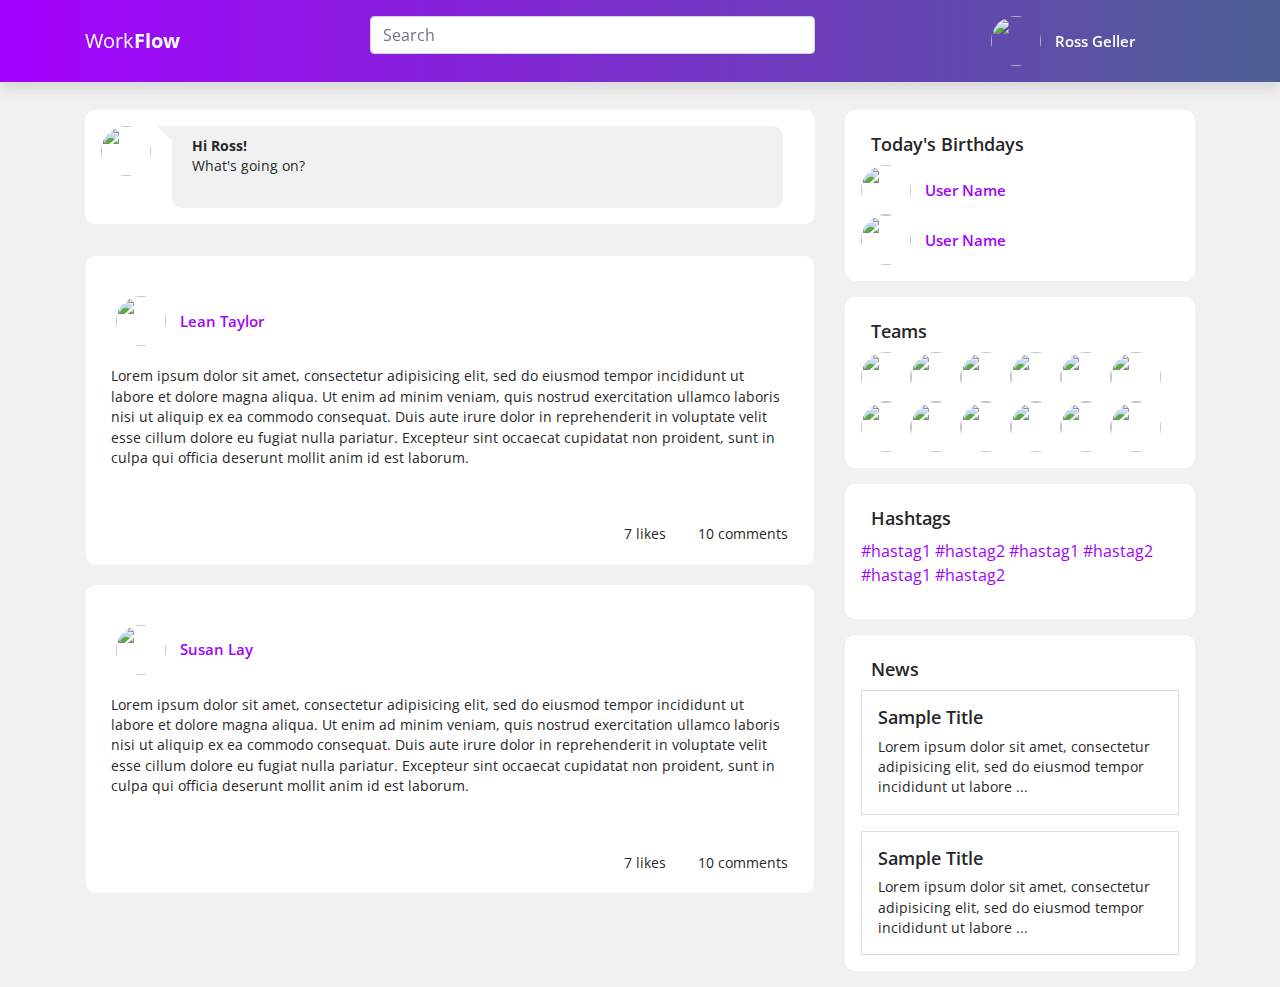
==== proyecto-integrador/index.html @ 7bc1aad3 "Primer html" ====
<!DOCTYPE html>
<html>
	<head>
		<meta charset="utf-8">
		<title>Poyecto integrador</title>
		<meta name="viewport" content="width=device-width, initial-scale=1, shrink-to-fit=no">
		<link rel="stylesheet" href="https://stackpath.bootstrapcdn.com/bootstrap/4.3.1/css/bootstrap.min.css" integrity="sha384-ggOyR0iXCbMQv3Xipma34MD+dH/1fQ784/j6cY/iJTQUOhcWr7x9JvoRxT2MZw1T" crossorigin="anonymous">
		<link rel="stylesheet" href="css/style.css">
		<link rel="stylesheet" media="screen and (min-width:1024px)" href="css/style-tablet.css">
		<link rel="stylesheet" media="screen and (min-width:1200px)" href="css/style-desktop.css">
		<script src="https://code.jquery.com/jquery-3.3.1.slim.min.js" integrity="sha384-q8i/X+965DzO0rT7abK41JStQIAqVgRVzpbzo5smXKp4YfRvH+8abtTE1Pi6jizo" crossorigin="anonymous"></script>
    	<script src="https://cdnjs.cloudflare.com/ajax/libs/popper.js/1.14.7/umd/popper.min.js" integrity="sha384-UO2eT0CpHqdSJQ6hJty5KVphtPhzWj9WO1clHTMGa3JDZwrnQq4sF86dIHNDz0W1" crossorigin="anonymous"></script>
    	<script src="https://stackpath.bootstrapcdn.com/bootstrap/4.3.1/js/bootstrap.min.js" integrity="sha384-JjSmVgyd0p3pXB1rRibZUAYoIIy6OrQ6VrjIEaFf/nJGzIxFDsf4x0xIM+B07jRM" crossorigin="anonymous"></script>
		<script src="https://kit.fontawesome.com/47b7e03e46.js"></script>
		<link href="https://fonts.googleapis.com/css?family=Open+Sans:300,300i,400,400i,600,600i,700,700i&display=swap" rel="stylesheet">
	</head>
	<body>

	<header class="container-fluid mb-5 main-header">
		<div class="container">
			<div class="row">

				<div class="col-5 col-lg-3 py-3">
					<div class="dropdown main-menu pr-3">
					  <a href="#" role="button" id="dropdownMenuLink" data-toggle="dropdown" aria-haspopup="true" aria-expanded="false">
					    <i class="fas fa-bars fa-2x"></i>
					  </a>
					  <div class="dropdown-menu" aria-labelledby="dropdownMenuLink">
					    <a class="dropdown-item" href="about.html">About Us</a>
					    <a class="dropdown-item" href="faqs.html">Faqs</a>
						<a class="dropdown-item" href="login.html">Login/Logout</a>
					  </div>
					</div>
					<a class="navbar-brand" href="index.html">Work<strong>Flow</strong></a>
				</div>

				<form class="form-inline col-lg-5 py-3">
	        <input class="form-control mr-sm-2" type="text" placeholder="Search" aria-label="Search">
	      </form>

				<div class="col-7 col-lg-4 py-3 head-options">
					<ul>
						<li class="search-mob"><a href=""><i class="fas fa-search fa-2x"></i></a></li>
						<li><a href=""><i class="fas fa-bell fa-2x"></i></a></li>
						<li><a href=""><i class="fas fa-envelope fa-2x"></i></a></li>
						<!--<li><a href=""><i class="fas fa-sign-in-alt fa-2x"></i></a></li>-->
						<li class="user-logo">
							<a href="profile.html">
								<img src="https://encrypted-tbn0.gstatic.com/images?q=tbn:ANd9GcSp3gZ8rLGb-NOO4VDjfiM-RBq0dkMFx2rX0-wnNje_L1Gq06qi" alt="">
								<span>Ross Geller</span>
							</a>
						</li>
					</ul>
			</div>

			</div>
		</div>
	</header>

	<main class="container main">
		<div class="row">

			<!-- START:MAIN-CONTENT-COLUMN -->
			<section class="col-12 col-sm-12 col-lg-8 feed-content">

				<!-- START:SECTION -->
				<section class="user-post p-3 mb-3 bg rounded-border">
					<div class="row">
						<figure class="col-2 col-sm-2 col-lg-1 user-logo">
							<img src="https://encrypted-tbn0.gstatic.com/images?q=tbn:ANd9GcSp3gZ8rLGb-NOO4VDjfiM-RBq0dkMFx2rX0-wnNje_L1Gq06qi" alt="">
						</figure>
						<div class="col-10 col-sm-10 col-lg-11 user-comment">
							<div class="user-comment-row">
								<p><strong>Hi Ross!</strong></p>
								<p> What's going on?</p>
								<a class="user-comment-image" href="#"><i class="fas fa-camera fa-2x"></i></a>
							</div>
						</div>
					</div>
				</section><!-- END:SECTION-->

				<!-- START:SECTION -->
				<section class="others-post p-3 mb-3">
					<div class="row">
						<article class="bg rounded-border">
							<!-- START: USERS-COMMENTS -->
							<div class="col-12 col-sm-12 col-lg-12 user-info">
								<a href="#" class="user-logo mr-3">
									<img src="https://ae01.alicdn.com/kf/HTB1Pi8ScpGWBuNjy0Fbq6z4sXXaX/ibboll-Luxury-Optical-Glasses-2018-Classic-Eye-Glasses-Frames-for-Men-Fashion-Clear-Eyeglasses-Male-Round.jpg" alt="">
									<span>Lean Taylor</span>
								</a>
							</div>
							<div class="col-12 col-sm-12 col-lg-12 user-comment">
								<p>Lorem ipsum dolor sit amet, consectetur adipisicing elit, sed do eiusmod tempor incididunt ut labore et dolore magna aliqua. Ut enim ad minim veniam, quis nostrud exercitation ullamco laboris nisi ut aliquip ex ea commodo consequat. Duis aute irure dolor in reprehenderit in voluptate velit esse cillum dolore eu fugiat nulla pariatur. Excepteur sint occaecat cupidatat non proident, sunt in culpa qui officia deserunt mollit anim id est laborum.</p>
								<img src="https://mediaonemarketing.com.sg/wp-content/uploads/2019/07/think-like-UX-designer-1080x600.jpg" alt="">
							</div>
							<!-- END: USERS-COMMENTS -->

							<!-- START: FEEDBACK-ACTIONS -->
							<div class="col-12 col-sm-12 col-lg-12 p-3 feedback-actions">
								<ul>
									<li><a href="#"><i class="far fa-thumbs-up fa-2x"></i></a></li>
									<li>7 likes</li>
									<li class="ml-4"><a href="#"><i class="far fa-comment-dots fa-2x"></i></a></li>
									<li>10 comments</li>
								</ul>
							</div>
							<!-- START: FEEDBACK-ACTIONS -->
						</article>

						<article class="bg rounded-border">
							<!-- START: USERS-COMMENTS -->
							<div class="col-12 col-sm-12 col-lg-12 user-info">
								<a href="#" class="user-logo mr-3">
									<img src="https://www.indiewire.com/wp-content/uploads/2019/06/Ann-Sarnoff-Headshot.png?w=780" alt="">
									<span>Susan Lay</span>
								</a>
							</div>
							<div class="col-12 col-sm-12 col-lg-12 user-comment">
								<p>Lorem ipsum dolor sit amet, consectetur adipisicing elit, sed do eiusmod tempor incididunt ut labore et dolore magna aliqua. Ut enim ad minim veniam, quis nostrud exercitation ullamco laboris nisi ut aliquip ex ea commodo consequat. Duis aute irure dolor in reprehenderit in voluptate velit esse cillum dolore eu fugiat nulla pariatur. Excepteur sint occaecat cupidatat non proident, sunt in culpa qui officia deserunt mollit anim id est laborum.</p>
								<img src="https://cmsresources.elempleo.com/sites/default/files/styles/large/public/fotos/noticias/reuniones_efectivas.jpg?itok=JW-47IsL" alt="">
							</div>
							<!-- END: USERS-COMMENTS -->

							<!-- START: FEEDBACK-ACTIONS -->
							<div class="col-12 col-sm-12 col-lg-12 p-3 feedback-actions">
								<ul>
									<li><a href="#"><i class="far fa-thumbs-up fa-2x"></i></a></li>
									<li>7 likes</li>
									<li class="ml-4"><a href="#"><i class="far fa-comment-dots fa-2x"></i></a></li>
									<li>10 comments</li>
								</ul>
							</div>
							<!-- START: FEEDBACK-ACTIONS -->
						</article>
					</div>
				</section><!-- END:MAIN-CONTENT-COLUMN -->
			</section>

			<!-- START: SIDEBAR -->
			<aside class="col-12 col-sm-12 col-lg-4">

				<!-- START:BIRTHDAY-BOX -->
				<article class="user-post p-3 mb-3 birthday bg rounded-border">
					<div class="row">
						<div class="col-12 col-sm-12 col-lg-12 pt-2 ico-box">
							<h3><i class="fas fa-birthday-cake fa-2x"></i> Today's Birthdays</h3>
						</div>
						<div class="col-10 col-sm-10 col-lg-10 content-box">
							<ul class="mb-3">
								<li class="user-logo">
									<a href="#">
										<img src="https://everydaynutrition.co.uk/wp-content/uploads/2015/01/default-user-avatar.png" alt="">
										<span>User Name</span>
									</a>
								</li>
								<li class="user-logo">
									<a href="#">
										<img src="https://everydaynutrition.co.uk/wp-content/uploads/2015/01/default-user-avatar.png" alt="">
										<span>User Name</span>
									</a>
								</li>
							</ul>
						</div>
					</div>
				</article><!-- END:BIRTHDAY-BOX -->

				<!-- START:TEAMS-BOX -->
				<article class="user-post p-3 mb-3 teams bg rounded-border">
					<div class="row">
						<div class="col-12 col-sm-12 col-lg-12 pt-2 ico-box">
							<h3><i class="fas fa-users fa-2x"></i> Teams</h3>
						</div>
						<div class="col-12 col-sm-12 col-lg-12 content-box">
							<ul class="mb-3">
								<li class="user-logo">
									<img src="https://everydaynutrition.co.uk/wp-content/uploads/2015/01/default-user-avatar.png" alt="">
								</li>
								<li class="user-logo">
									<img src="https://everydaynutrition.co.uk/wp-content/uploads/2015/01/default-user-avatar.png" alt="">
								</li>
								<li class="user-logo">
									<img src="https://everydaynutrition.co.uk/wp-content/uploads/2015/01/default-user-avatar.png" alt="">
								</li>
								<li class="user-logo">
									<img src="https://everydaynutrition.co.uk/wp-content/uploads/2015/01/default-user-avatar.png" alt="">
								</li>
								<li class="user-logo">
									<img src="https://everydaynutrition.co.uk/wp-content/uploads/2015/01/default-user-avatar.png" alt="">
								</li>
								<li class="user-logo">
									<img src="https://everydaynutrition.co.uk/wp-content/uploads/2015/01/default-user-avatar.png" alt="">
								</li>
							</ul>
							<ul class="mb-3">
								<li class="user-logo">
									<img src="https://everydaynutrition.co.uk/wp-content/uploads/2015/01/default-user-avatar.png" alt="">
								</li>
								<li class="user-logo">
									<img src="https://everydaynutrition.co.uk/wp-content/uploads/2015/01/default-user-avatar.png" alt="">
								</li>
								<li class="user-logo">
									<img src="https://everydaynutrition.co.uk/wp-content/uploads/2015/01/default-user-avatar.png" alt="">
								</li>
								<li class="user-logo">
									<img src="https://everydaynutrition.co.uk/wp-content/uploads/2015/01/default-user-avatar.png" alt="">
								</li>
								<li class="user-logo">
									<img src="https://everydaynutrition.co.uk/wp-content/uploads/2015/01/default-user-avatar.png" alt="">
								</li>
								<li class="user-logo">
									<img src="https://everydaynutrition.co.uk/wp-content/uploads/2015/01/default-user-avatar.png" alt="">
								</li>
							</ul>
						</div>
					</div>
				</article><!-- END:TEAMS-BOX -->

				<!-- START:HASHTAG-BOX -->
				<article class="user-post p-3 mb-3 hashtag bg rounded-border">
					<div class="row">
						<div class="col-12 col-sm-12 col-lg-12 pt-2 ico-box">
							<h3><i class="fas fa-hashtag fa-2x"></i> Hashtags</h3>
						</div>
						<div class="col-12 col-sm-12 col-lg-12 content-box">
							<p><a href="">#hastag1</a> <a href="">#hastag2</a> <a href="">#hastag1</a> <a href="">#hastag2</a> <a href="">#hastag1</a> <a href="">#hastag2</a></p>
						</div>
					</div>
				</article><!-- END:HASHTAG-BOX -->

				<!-- START:NEWS-BOX -->
				<article class="user-post p-3 mb-3 news bg rounded-border">
					<div class="row">
						<div class="col-12 col-sm-12 col-lg-12 pt-2 ico-box">
							<h3><i class="fas fa-newspaper fa-2x"></i> News</h3>
						</div>
						<div class="col-12 col-sm-12 col-lg-12 content-box">
							<a href="" class="p-3 mb-3">
								<h3>Sample Title</h3>
								<p>Lorem ipsum dolor sit amet, consectetur adipisicing elit, sed do eiusmod tempor incididunt ut labore ...</p>
							</a>
							<a href="" class="p-3 mb-3">
								<h3>Sample Title</h3>
								<p>Lorem ipsum dolor sit amet, consectetur adipisicing elit, sed do eiusmod tempor incididunt ut labore ...</p>
							</a>
						</div>
					</div>
				</article><!-- END:NEWS-BOX -->

			</aside><!-- END: SIDEBAR -->

		</div>
	</main>

	</body>
</html>
---- proyecto-integrador/css/style.css ----
* {
	box-sizing: border-box;
	margin: 0;
	padding: 0;
}
a {
	text-decoration: none;
	outline: 0;
  color:#a004fa;
}
a:hover{
  text-decoration: none;
}
img {width: 100%; height: auto;}
body {
	font-family: 'Open Sans', sans-serif;
  color:#272727;
  background-color: #f1f1f1;

}

.rounded-border{border-radius: 10px;}
.bg {background-color: #fff;}
.bg-2{background-color: #604bab;}

/* HEADER */
.main-header{
  background: -webkit-gradient(linear, left top, right top, from(rgba(164,0,255,1)), color-stop(100%, rgba(71,91,144,0.9682247899159664)), to(rgba(156,0,255,1)));
  background: -o-linear-gradient(left, rgba(164,0,255,1) 0%, rgba(71,91,144,0.9682247899159664) 100%, rgba(156,0,255,1) 100%);
  background: linear-gradient(90deg, rgba(164,0,255,1) 0%, rgba(71,91,144,0.9682247899159664) 100%, rgba(156,0,255,1) 100%);
  color:#fff;
  box-shadow: 0px 8px 12px 0px rgba(181, 179, 179, 0.38);
  position: fixed;
    z-index: 99;
}
.main-header .form-inline,
.main-header ul li.user-logo,
.main-header ul li.user-name {
	display: none;
}
.main-header ul {
	margin: 0;
	float: right;
}
.main-header ul li {
	list-style-type: none;
	display: block;
  float: left;
}

.main-header ul li + li{
  margin-left: 30px;
}

.main-header .fas{
    padding-top:10px;
    color:#fff;
}

.main-header .navbar-brand{
    color:#fff;
    padding-top:10px;
}

.main-menu {float: left;}

.main-menu .navbar-brand{
    padding-top:10px;
}

.user-logo span{
    color:#fff;
    margin-left: 10px;
}

/* FEED */
.main{
    padding-top: 110px;
}
.user-info,
.user-logo,
.user-name {
	float: left;
  margin:0;
}

.user-info{
  margin-bottom:20px;
}

.user-info a{
  width:100%;
}

.user-post h3{
    font-size: 18px;
    font-weight: 600;
}
.user-post .fas{
  vertical-align: middle;
  margin-right:10px;
}
.user-comment{
  font-size: 0.85rem;
}
.user-logo img {
    width: 50px;
    height: 50px;
    border-radius: 25px;
    display: inline-block;
    vertical-align: middle;
}

.btn-link{
    color: #a005fa;
    font-weight: 600;
}

.btn-link:hover,
.btn-link:focus{
    color: #505c98;
    text-decoration: none;
}
.user-logo span{
    display: inline-block;
    vertical-align: middle;
    margin-left: 10px;
    font-weight: 600;
    color: #a005fa;
    font-size:15px;
}

.main-header .user-logo span{
    color:#fff;
}
.border-top {
	border-top: solid 1px #ddd;
}
.feedback-actions ul {
	margin: 0;
	float: right;
}
.feedback-actions ul li {
	  list-style-type: none;
	  display: inline-block;
    font-size: 0.85rem;
    vertical-align: middle;
}

.feedback-actions .far{
  color:#9213e9;
}
.user-comment-row{
    background: #f1f1f1;
    padding: 10px 15px 10px 20px;
    border-top-left-radius: 0;
    border-top-right-radius: 10px;
    border-bottom-right-radius: 10px;
    border-bottom-left-radius: 10px;
    position: relative;
    margin-left:10px;
    float: left;
    width: 96%;
}

.user-comment-row-no-arrow{
    border-top-left-radius: 10px;
    margin: 0 auto;
}
.user-comment-row p{
    margin-bottom:0;
}

.user-comment-row:not(.user-comment-row-no-arrow):before {
    content: '';
    width: 0;
    height: 0;
    border-top: 0px solid transparent;
    border-bottom: 15px solid transparent;
    border-right: 15px solid #f1f1f1;
    left: -15px;
    position: absolute;
    top: 0;
}

.user-comment-image{
    color: #a004fa;
    float: right;
}

.user-comment-image:hover,
.user-comment-image:focus{
    color:#4e5e95;
}

.others-post article + article{
    margin-top:20px;
}

.others-post article{
    padding: 20px 10px;
}

.news .content-box a{
  color:#272727;
}

.news .content-box p{
  font-size: 0.85em;
}

.dropdown-item:focus, .dropdown-item:hover {
    color: #fff;
    text-decoration: none;
    background-color: #9214e9;
}

.dropdown-menu.show{
    box-shadow: 4px 3px 12px 0px rgba(181, 179, 179, 0.38);
}

.dropdown-item{
    padding: 0.5rem 1.5rem;
}
/* ASIDE */
aside {display: none;}

.user-contact ul li {
	display: block;
}

aside .fas{
  color:#604bab;
}
/* LOGIN */
.login-form,
.register-form {
  position: relative;
  z-index: 1;
  background: #FFFFFF;
  margin: 0 auto 100px;
  padding: 45px;
  text-align: center;
  box-shadow: 0 0 20px 0 rgba(0, 0, 0, 0.2), 0 5px 5px 0 rgba(0, 0, 0, 0.24);
}
.login-form input,
.register-form input {
  outline: 0;
  background: #f2f2f2;
  width: 100%;
  border: 0;
  margin: 0 0 15px;
  padding: 15px;
  box-sizing: border-box;
  font-size: 14px;
}
.login-form button,
.register-form button {
  text-transform: uppercase;
  outline: 0;
  background: #604bab;
  width: 100%;
  border: 0;
  padding: 15px;
  color: #FFFFFF;
  font-size: 14px;
  -webkit-transition: all 0.3 ease;
  transition: all 0.3 ease;
  cursor: pointer;
}
.login-form button:hover,
.login-form button:active,
.login-form button:focus,
.register-form button:hover,
.register-form button:active,
.register-form button:focus {
  background: #604bab;
}
.login-form .message,
.register-form .message {
  margin: 15px 0 0;
  color: #b3b3b3;
  font-size: 12px;
}
.login-form .message a,
.register-form .message a {
  color: #604bab;
  text-decoration: none;
}

/* PROFILE*/
.user-post.education{
    padding: 20px 20px 10px 20px;
    font-size: 0.85rem;
}

.user-contact .far{
    color:#604bab;
}

.user-contact{
  font-size: 0.85rem;
}

.header-user .user-info p{
      font-weight: 600;
      /* margin-left: 46px; */
      color: #9214e9;
      width:auto;
      margin-top: 10px;
  }

.user-info{
    padding: 20px;
    margin-bottom:0;
}
---- proyecto-integrador/css/style-tablet.css ----
@media screen and (min-width: 1024px) {

	/* HEADER */
	.main-header .form-inline,
	.main-header ul li.user-logo,
	.main-header ul li.user-name {
		display: inline-block;
	}
	.main-header .form-inline input {
		width: 100%;
		margin: 0;
	}

	.header-user{
		min-height: 250px;
		position: relative;
    	margin-bottom: 60px;
	}

	.header-user .user-info{
		position: absolute;
    	bottom: -25%;
    	left: 0;
	}

	.header-user .user-info p{
		margin-top: 70px;
	    font-weight: 600;
	    color: #9214e9;
	    background: #fff;
	    width: auto;
	    display: inline-block;
	    padding: 0px 10px;
	    border-radius: 5px;
	    margin-left: 5px;
	    width:auto;
	}

	.header-user .user-logo img{
		width:150px;
		height:150px;
		border-radius: 50%;
	}
	}
	/* ASIDE */
	aside {display: block;}
	aside ul {
		margin: 0;
	}
	aside ul li {
		list-style-type: none;
		display: inline-block;
	}

	.news .content-box a {display: block; border: solid 1px #ddd;}
	.news .content-box a:last-child {margin-bottom: 0 !important;}
	.news .content-box a p {margin: 0;}

}
---- proyecto-integrador/css/style-desktop.css ----
@media screen and (min-width: 1200px) {

	.main-header ul li.search-mob {display: none;}

}
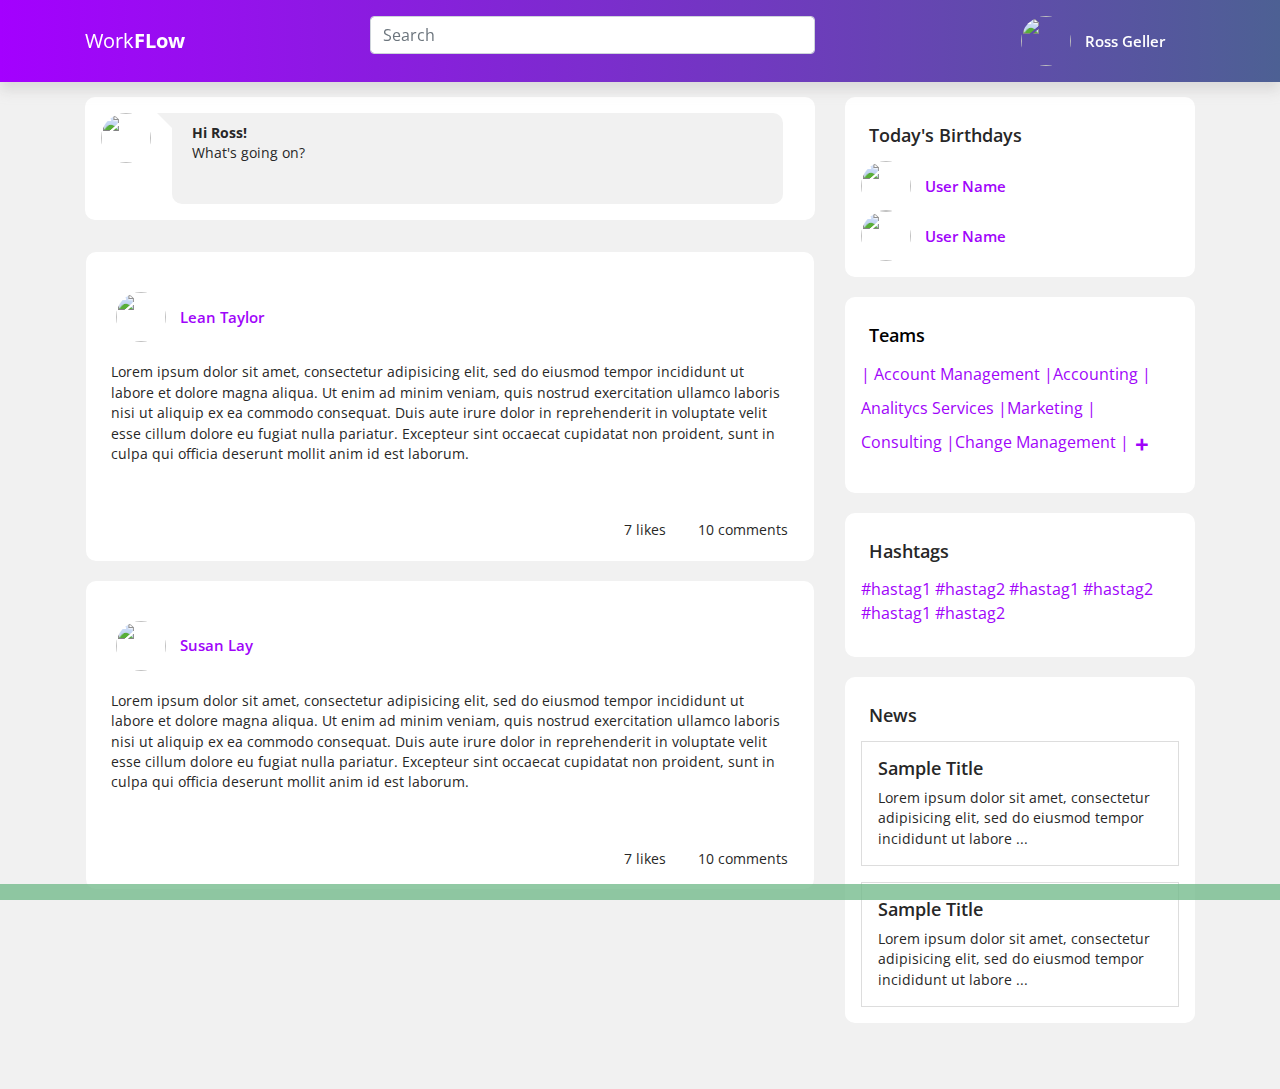
==== commit ff29b766: "agregado de teams y cambios en mobile" ====
--- a/proyecto-integrador/index.html
+++ b/proyecto-integrador/index.html
@@ -26,12 +26,13 @@
 					    <i class="fas fa-bars fa-2x"></i>
 					  </a>
 					  <div class="dropdown-menu" aria-labelledby="dropdownMenuLink">
-					    <a class="dropdown-item" href="about.html">About Us</a>
+					    <a class="dropdown-item" href="about.html">About Us </a>
 					    <a class="dropdown-item" href="faqs.html">Faqs</a>
-						<a class="dropdown-item" href="login.html">Login/Logout</a>
+							<a class="dropdown-item" href="login.html">Login/Logout</a>
 					  </div>
-					</div>
-					<a class="navbar-brand" href="index.html">Work<strong>Flow</strong></a>
+				</div>
+					<a class="navbar-brand name-mob" href="index.html">W<strong>F</strong></a>
+					<a class="navbar-brand name-desk" href="index.html">Work<strong>FLow</strong></a>
 				</div>
 
 				<form class="form-inline col-lg-5 py-3">
@@ -42,7 +43,7 @@
 					<ul>
 						<li class="search-mob"><a href=""><i class="fas fa-search fa-2x"></i></a></li>
 						<li><a href=""><i class="fas fa-bell fa-2x"></i></a></li>
-						<li><a href=""><i class="fas fa-envelope fa-2x"></i></a></li>
+						<li class="inbox-desk"><a href=""><i class="fas fa-envelope fa-2x"></i></a></li>
 						<!--<li><a href=""><i class="fas fa-sign-in-alt fa-2x"></i></a></li>-->
 						<li class="user-logo">
 							<a href="profile.html">
@@ -51,7 +52,15 @@
 							</a>
 						</li>
 					</ul>
-			</div>
+				</div>
+
+<!-- navbar bottom -->
+			<nav class="navbar navbar-bot nav justify-content-center fixed-bottom navbar-light bg-color">
+  				<ul>
+  					<li><a href="profile.html" class="nav-item nav-link active"><i class="fas fa-user fa-2x fa-col"></i></a></li>
+						<li class="mar"><a href="" class="nav-item nav-link active"><i class="fas fa-envelope fa-2x"></i></a></li>
+					</ul>
+			</nav>
 
 			</div>
 		</div>
@@ -144,7 +153,7 @@
 				<article class="user-post p-3 mb-3 birthday bg rounded-border">
 					<div class="row">
 						<div class="col-12 col-sm-12 col-lg-12 pt-2 ico-box">
-							<h3><i class="fas fa-birthday-cake fa-2x"></i> Today's Birthdays</h3>
+							<h3><i class="fas fa-birthday-cake fa-2x mr-2"></i> Today's Birthdays</h3>
 						</div>
 						<div class="col-10 col-sm-10 col-lg-10 content-box">
 							<ul class="mb-3">
@@ -169,58 +178,43 @@
 				<article class="user-post p-3 mb-3 teams bg rounded-border">
 					<div class="row">
 						<div class="col-12 col-sm-12 col-lg-12 pt-2 ico-box">
-							<h3><i class="fas fa-users fa-2x"></i> Teams</h3>
+							<h3><i class="fas fa-users fa-2x mr-2"></i><a class="teams" href="teams.html">Teams</a></h3>
 						</div>
 						<div class="col-12 col-sm-12 col-lg-12 content-box">
-							<ul class="mb-3">
-								<li class="user-logo">
-									<img src="https://everydaynutrition.co.uk/wp-content/uploads/2015/01/default-user-avatar.png" alt="">
-								</li>
-								<li class="user-logo">
-									<img src="https://everydaynutrition.co.uk/wp-content/uploads/2015/01/default-user-avatar.png" alt="">
-								</li>
-								<li class="user-logo">
-									<img src="https://everydaynutrition.co.uk/wp-content/uploads/2015/01/default-user-avatar.png" alt="">
-								</li>
-								<li class="user-logo">
-									<img src="https://everydaynutrition.co.uk/wp-content/uploads/2015/01/default-user-avatar.png" alt="">
-								</li>
-								<li class="user-logo">
-									<img src="https://everydaynutrition.co.uk/wp-content/uploads/2015/01/default-user-avatar.png" alt="">
-								</li>
-								<li class="user-logo">
-									<img src="https://everydaynutrition.co.uk/wp-content/uploads/2015/01/default-user-avatar.png" alt="">
-								</li>
+							<ul class="mb-3 users">
+								<li class="user-logo">
+									<a href="">| Account Management |</a>
+								</li>
+								<li class="user-logo">
+									<a href="">Accounting |</a>
+								</li>
+								<li class="user-logo">
+									<a href="">Analitycs Services |</a>
+								</li>
+								<li class="user-logo">
+									<a href="">Marketing |</a>
+								</li>
+								<li class="user-logo">
+									<a href="">Consulting |</a>
+								</li>
+								<li class="user-logo">
+									<a href="">Change Management |</a>
+								</li>
+								<li class="user-logo">
+									<a href=""><h4><strong>&nbsp;+</strong></h4></a>
+								</li>
+
 							</ul>
-							<ul class="mb-3">
-								<li class="user-logo">
-									<img src="https://everydaynutrition.co.uk/wp-content/uploads/2015/01/default-user-avatar.png" alt="">
-								</li>
-								<li class="user-logo">
-									<img src="https://everydaynutrition.co.uk/wp-content/uploads/2015/01/default-user-avatar.png" alt="">
-								</li>
-								<li class="user-logo">
-									<img src="https://everydaynutrition.co.uk/wp-content/uploads/2015/01/default-user-avatar.png" alt="">
-								</li>
-								<li class="user-logo">
-									<img src="https://everydaynutrition.co.uk/wp-content/uploads/2015/01/default-user-avatar.png" alt="">
-								</li>
-								<li class="user-logo">
-									<img src="https://everydaynutrition.co.uk/wp-content/uploads/2015/01/default-user-avatar.png" alt="">
-								</li>
-								<li class="user-logo">
-									<img src="https://everydaynutrition.co.uk/wp-content/uploads/2015/01/default-user-avatar.png" alt="">
-								</li>
-							</ul>
-						</div>
-					</div>
-				</article><!-- END:TEAMS-BOX -->
+						</div>
+					</div>
+				</article>
+				<!-- END:TEAMS-BOX -->
 
 				<!-- START:HASHTAG-BOX -->
 				<article class="user-post p-3 mb-3 hashtag bg rounded-border">
 					<div class="row">
 						<div class="col-12 col-sm-12 col-lg-12 pt-2 ico-box">
-							<h3><i class="fas fa-hashtag fa-2x"></i> Hashtags</h3>
+							<h3><i class="fas fa-hashtag fa-2x mr-2"></i> Hashtags</h3>
 						</div>
 						<div class="col-12 col-sm-12 col-lg-12 content-box">
 							<p><a href="">#hastag1</a> <a href="">#hastag2</a> <a href="">#hastag1</a> <a href="">#hastag2</a> <a href="">#hastag1</a> <a href="">#hastag2</a></p>
@@ -232,7 +226,7 @@
 				<article class="user-post p-3 mb-3 news bg rounded-border">
 					<div class="row">
 						<div class="col-12 col-sm-12 col-lg-12 pt-2 ico-box">
-							<h3><i class="fas fa-newspaper fa-2x"></i> News</h3>
+							<h3><i class="fas fa-newspaper fa-2x mr-2"></i> News</h3>
 						</div>
 						<div class="col-12 col-sm-12 col-lg-12 content-box">
 							<a href="" class="p-3 mb-3">
--- a/proyecto-integrador/css/style.css
+++ b/proyecto-integrador/css/style.css
@@ -53,7 +53,7 @@
 }
 
 .main-header .fas{
-    padding-top:10px;
+    padding-top:4px;
     color:#fff;
 }
 
@@ -73,9 +73,12 @@
     margin-left: 10px;
 }
 
+
+
 /* FEED */
 .main{
-    padding-top: 110px;
+    padding-top: 77px;
+		padding-bottom: 50px;
 }
 .user-info,
 .user-logo,
@@ -87,6 +90,9 @@
 .user-info{
   margin-bottom:20px;
 }
+.user-post{
+	margin-top: 20px;
+}
 
 .user-info a{
   width:100%;
@@ -98,7 +104,8 @@
 }
 .user-post .fas{
   vertical-align: middle;
-  margin-right:10px;
+  margin-right:-2px;
+	font-size: 1.5em;
 }
 .user-comment{
   font-size: 0.85rem;
@@ -313,4 +320,58 @@
 .user-info{
     padding: 20px;
     margin-bottom:0;
-}+}
+
+/* TEAMS */
+
+/* section teams */
+.border-bot {
+	border-bottom: 2px solid #6f42c1;
+
+}
+
+/* articles users */
+.title-team {
+	color: #453f96
+}
+.users {
+	list-style: none;}
+.users .user-logo {
+	margin-bottom: 10px}
+.more {
+	width: 50px;
+	height: 50px;
+	border-radius: 50%;
+	background: #5a4f82;
+	display: flex;
+	justify-content: center;
+	text-align: center;
+  margin:0px auto;
+  padding:3%
+}
+
+.teams {
+	color: black
+}
+
+/* NAV BOTTOM MOBILE */
+
+.bg-color {
+	background-color: #74bb8cc9
+}
+.navbar .fa-2x {
+	font-size: 1.5em}
+.name-mob {
+	font-size: 1em;}
+.name-desk {
+		display: none
+	}
+.head-options .fa-2x {
+	font-size: 1.5em
+}
+.head-options ul {
+	margin-right: 0
+}
+
+.inbox-desk .fa-envelope {
+	display: none;}
--- a/proyecto-integrador/css/style-tablet.css
+++ b/proyecto-integrador/css/style-tablet.css
@@ -1,4 +1,4 @@
-@media screen and (min-width: 1024px) {
+@media screen and (min-width: 768px) {
 
 	/* HEADER */
 	.main-header .form-inline,
@@ -14,7 +14,7 @@
 	.header-user{
 		min-height: 250px;
 		position: relative;
-    	margin-bottom: 60px;
+    margin-bottom: 60px;
 	}
 
 	.header-user .user-info{
@@ -56,4 +56,6 @@
 	.news .content-box a:last-child {margin-bottom: 0 !important;}
 	.news .content-box a p {margin: 0;}
 
+	.name-mob {
+		display: none;}
 }
--- a/proyecto-integrador/css/style-desktop.css
+++ b/proyecto-integrador/css/style-desktop.css
@@ -1,5 +1,14 @@
 @media screen and (min-width: 1200px) {
 
-	.main-header ul li.search-mob {display: none;}
-
+	.main-header ul li.search-mob {
+		display: none;}
+	.navbar-bot ul li {
+		display: none;}
+	.name-mob {
+		display: none;}
+	.name-desk {
+		display: block;}
+	.inbox-desk .fa-envelope {
+			display: block;}
+	
 }
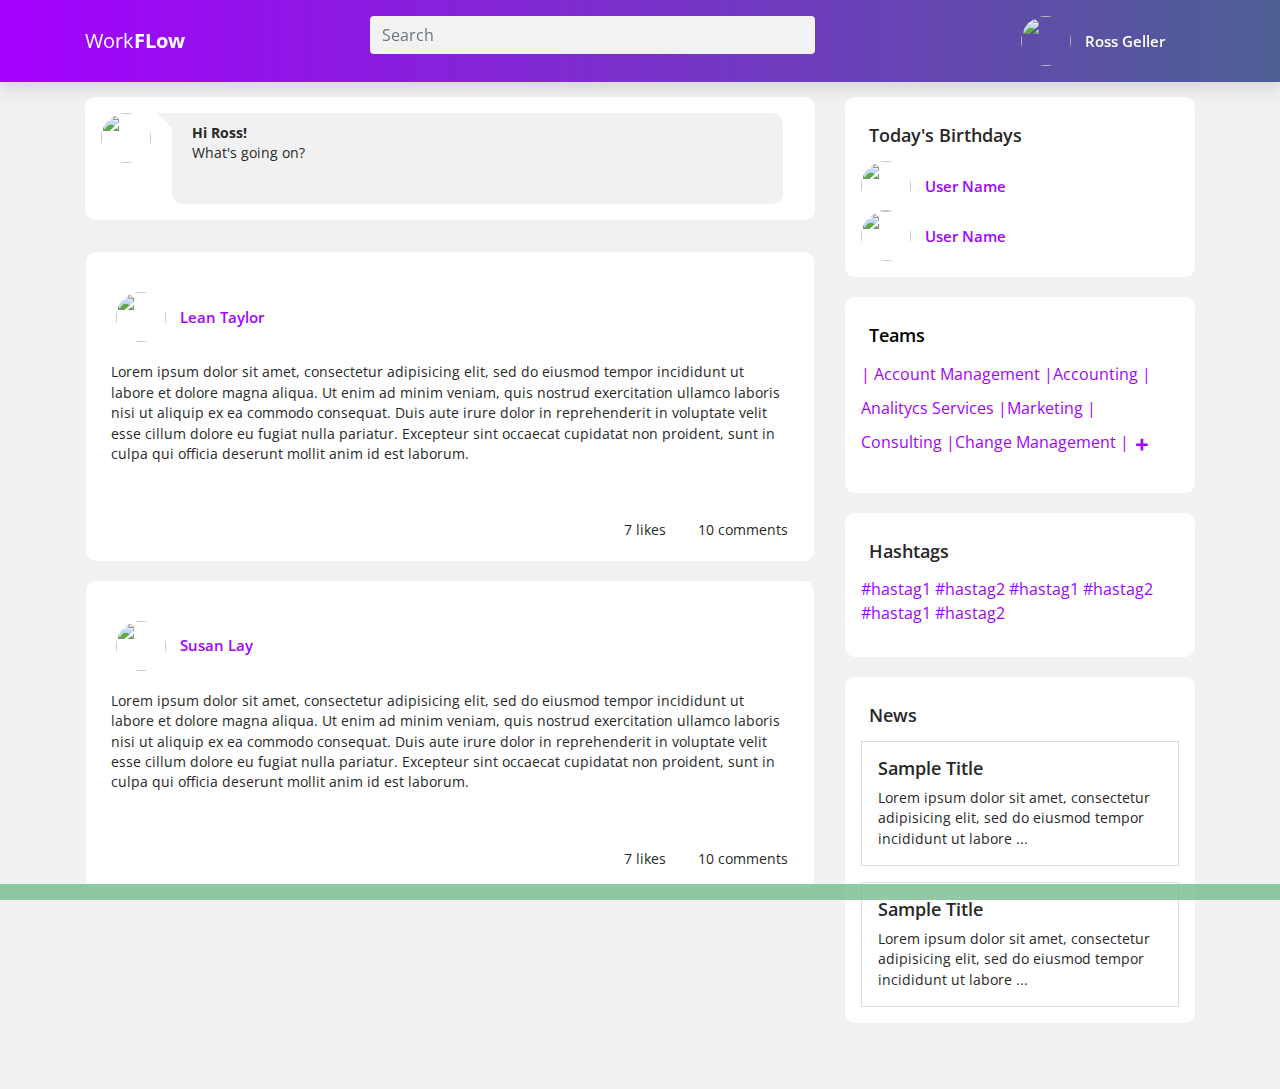
==== commit d0a67db3: "agregado de Form de Contacto" ====
--- a/proyecto-integrador/index.html
+++ b/proyecto-integrador/index.html
@@ -26,8 +26,9 @@
 					    <i class="fas fa-bars fa-2x"></i>
 					  </a>
 					  <div class="dropdown-menu" aria-labelledby="dropdownMenuLink">
-					    <a class="dropdown-item" href="about.html">About Us </a>
+					    <a class="dropdown-item" href="about.html">About Us</a>
 					    <a class="dropdown-item" href="faqs.html">Faqs</a>
+							<a class="dropdown-item" href="contact.html">Contact Us</a>
 							<a class="dropdown-item" href="login.html">Login/Logout</a>
 					  </div>
 				</div>
--- a/proyecto-integrador/css/style.css
+++ b/proyecto-integrador/css/style.css
@@ -293,6 +293,42 @@
 .register-form .message a {
   color: #604bab;
   text-decoration: none;
+}
+
+/* CONTACT */
+
+.contact-form {
+	box-shadow: 0 0 20px 0 rgba(0, 0, 0, 0.2), 0 5px 5px 0 rgba(0, 0, 0, 0.24);
+	padding: 40px;
+	margin: 0 auto 100px;
+}
+
+.card {
+	border: 0;
+
+}
+
+.form-control {
+	background-color: #f2f2f2;
+	border: 0;
+
+}
+
+.contact-but {
+	background: #604bab;
+  width: 100%;
+  border: 0;
+	color: #FFFFFF;
+  font-size: 14px;
+	padding: 15px;
+}
+
+.subject {
+	margin-bottom: 20px
+}
+
+.card-body {
+	padding: 0
 }
 
 /* PROFILE*/
